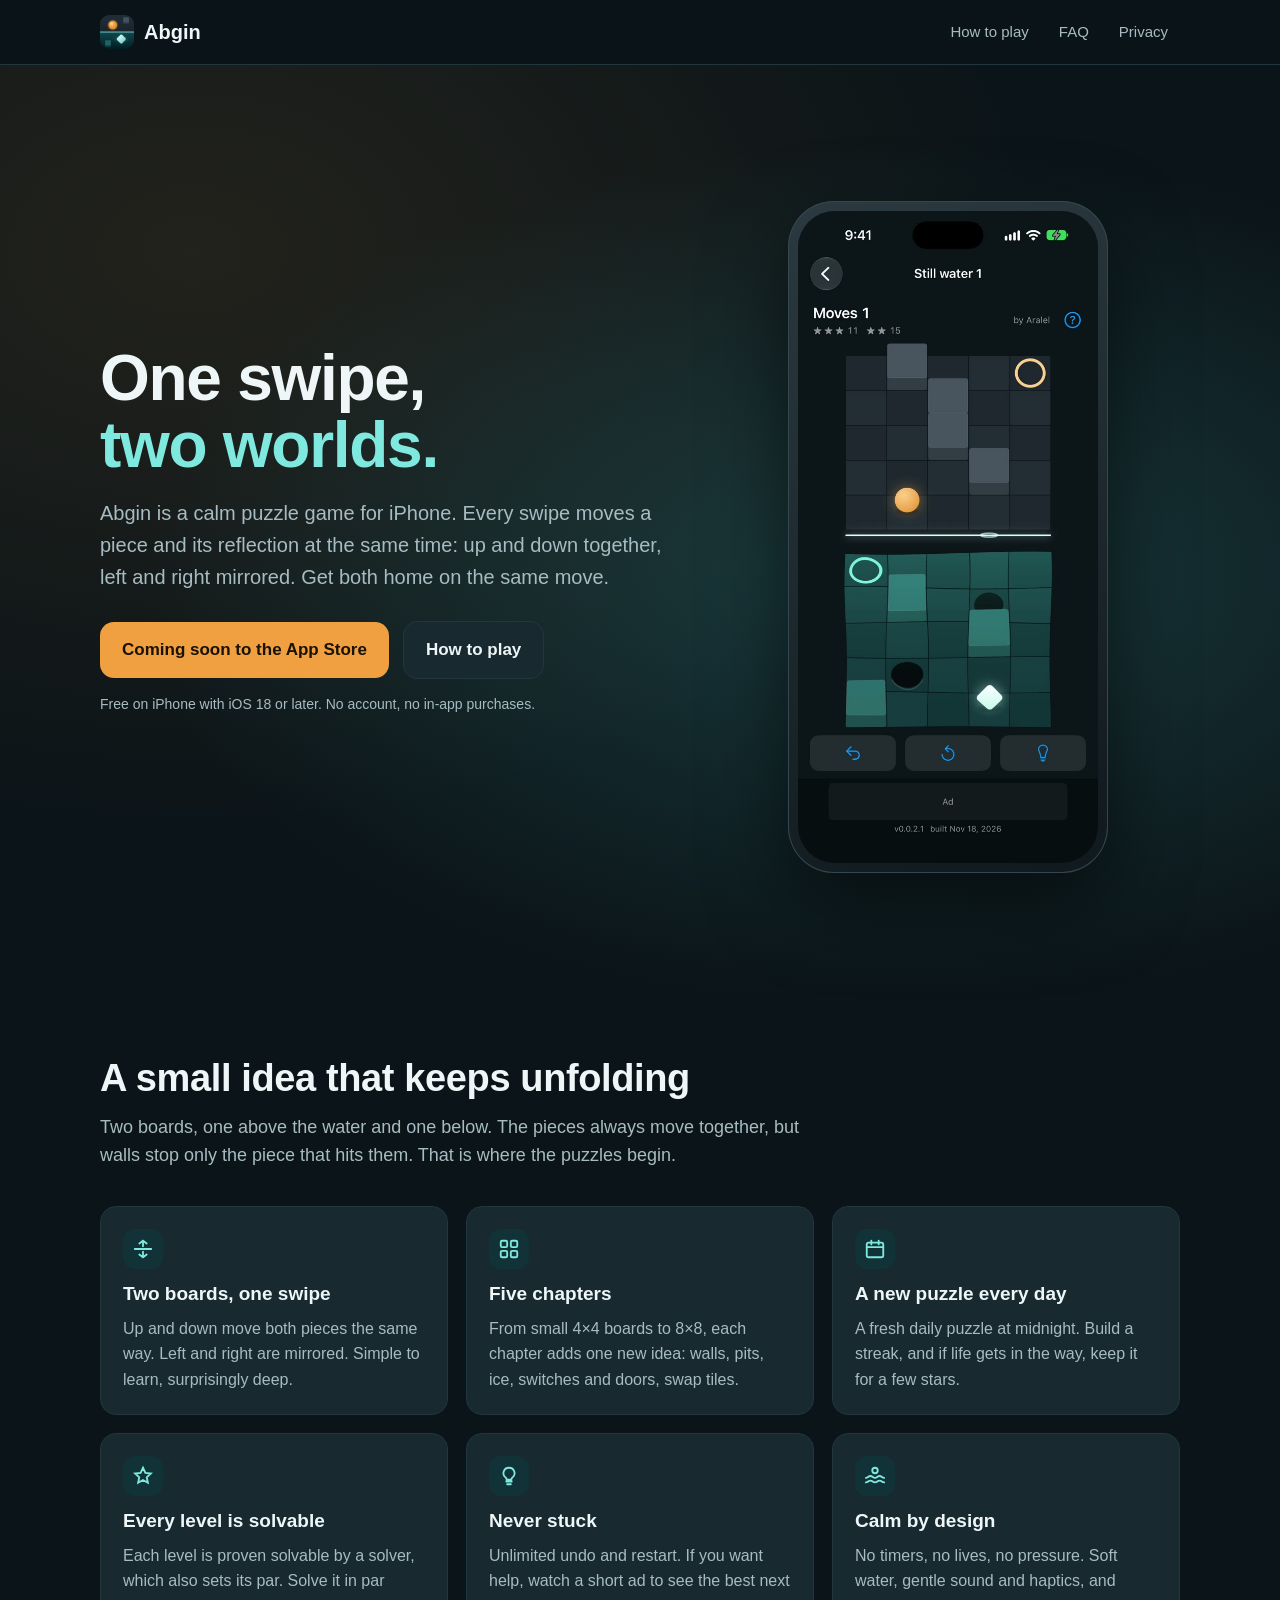
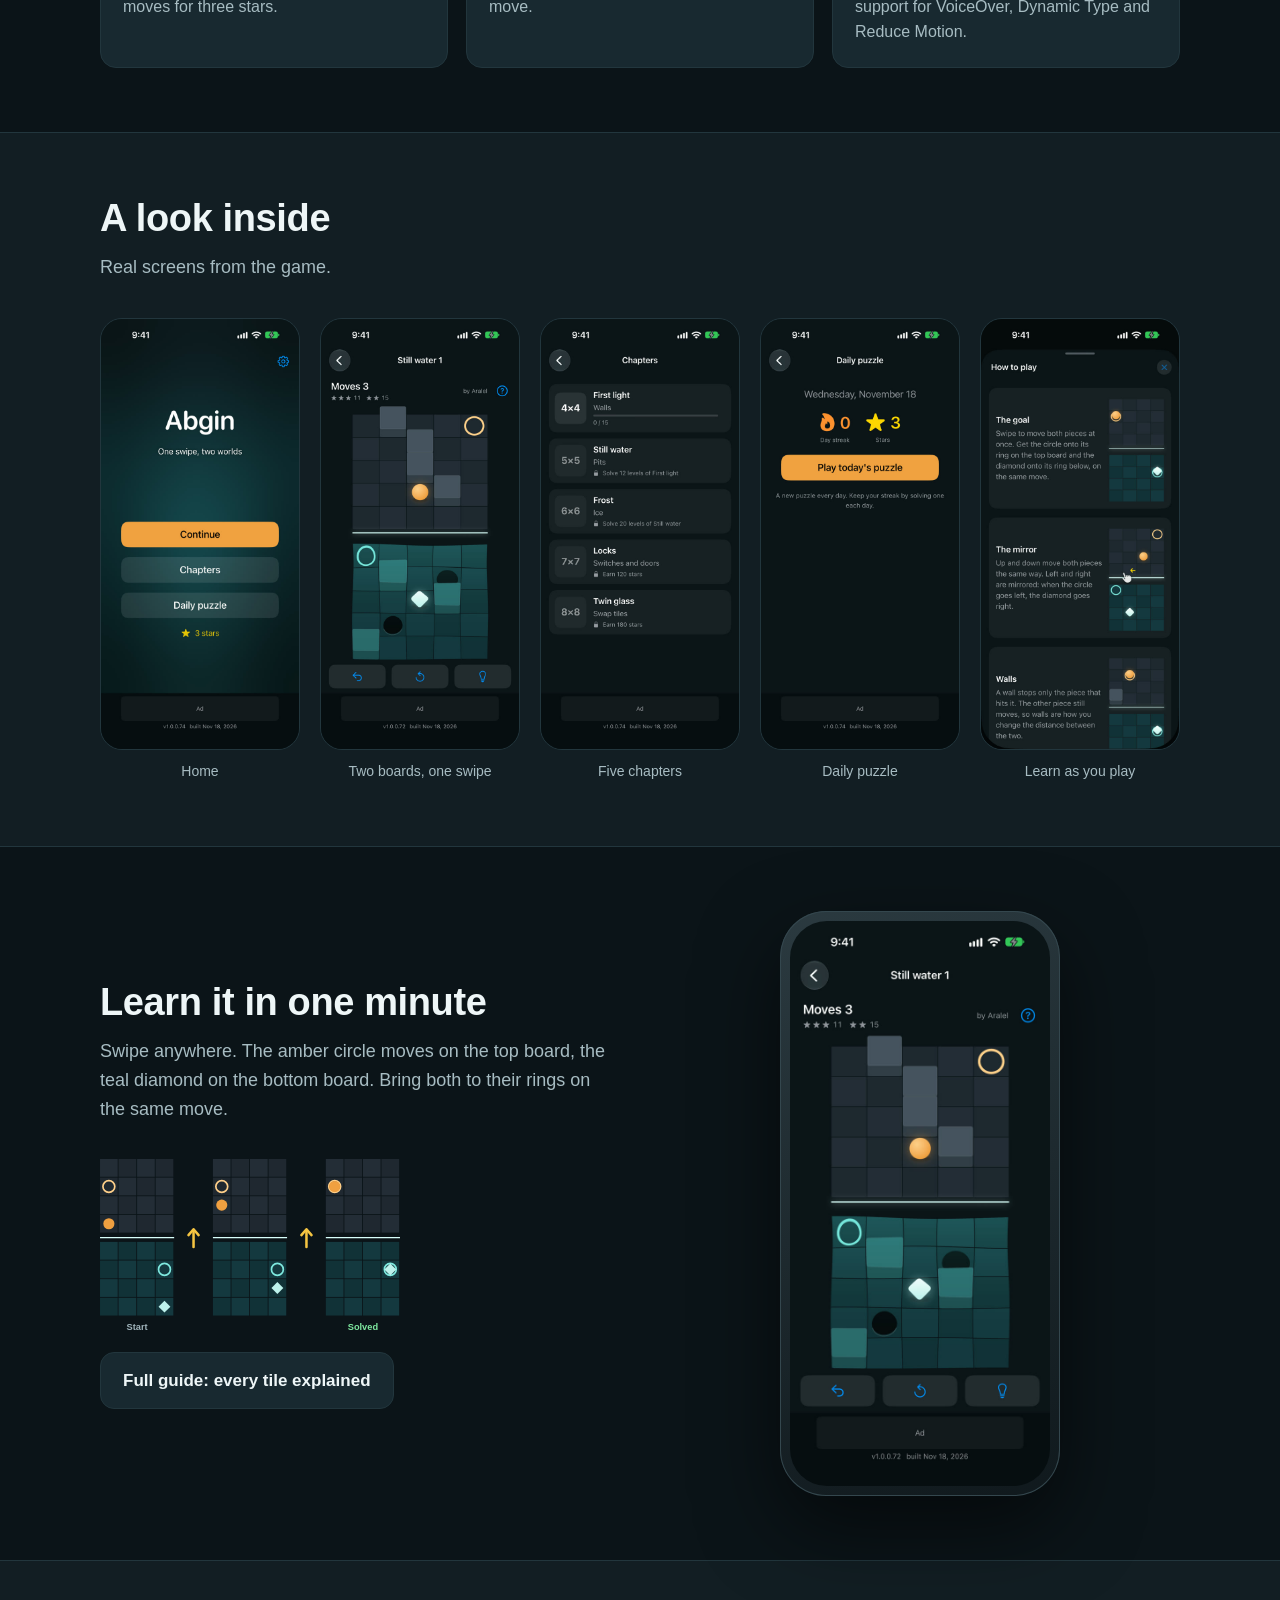
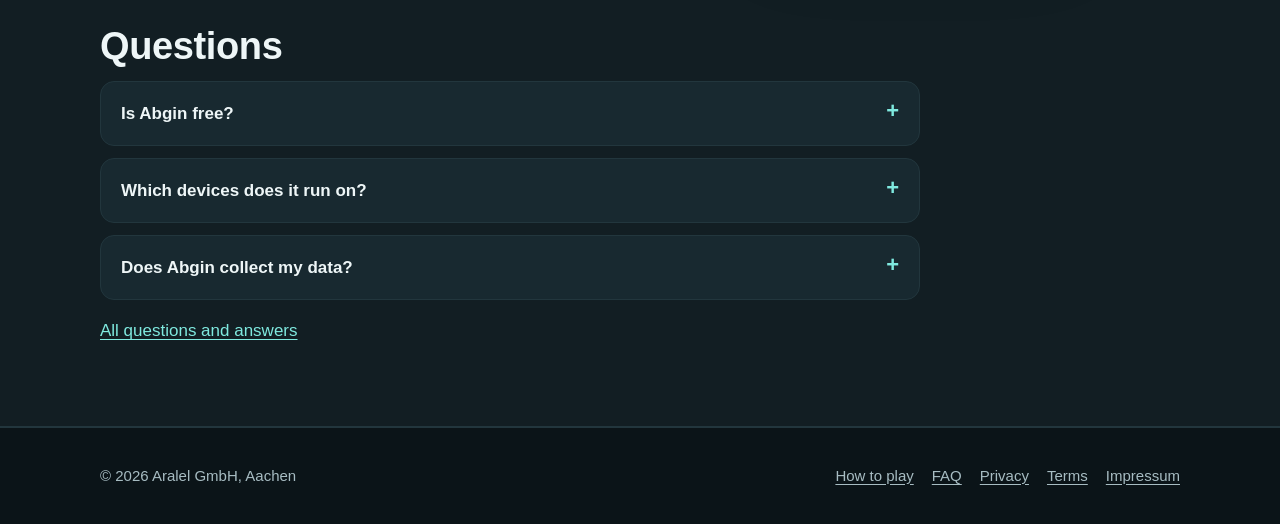
==== index.html @ dc17db9b "feat: update legal information, add website landing page, and" ====
<!doctype html>
<html lang="en">
<head>
  <meta charset="utf-8">
  <meta name="viewport" content="width=device-width, initial-scale=1, viewport-fit=cover">
  <title>Abgin – One swipe, two worlds</title>
  <meta name="description" content="Abgin is a calm puzzle game for iPhone. Every swipe moves a piece and its mirrored reflection at the same time. Get both home on the same move.">
  <meta name="theme-color" content="#0b1418">
  <!-- Social sharing: crawlers need absolute URLs. -->
  <meta property="og:type" content="website">
  <meta property="og:title" content="Abgin – One swipe, two worlds">
  <meta property="og:description" content="A calm mirror puzzle for iPhone. Every swipe moves a piece and its reflection.">
  <meta property="og:image" content="https://abgin.aralel.com/assets/og-image.png">
  <meta name="twitter:card" content="summary_large_image">
  <!-- After release: <meta name="apple-itunes-app" content="app-id=[APP STORE ID]"> shows Safari's app banner. -->
  <link rel="icon" href="assets/favicon-64.png" type="image/png">
  <link rel="apple-touch-icon" href="assets/apple-touch-icon.png">
  <link rel="stylesheet" href="style.css">
</head>
<body>
  <a class="skip-link" href="#main">Skip to content</a>
  <header class="site-header">
    <div class="wrap">
      <a class="brand" href="index.html"><img src="assets/icon-512.png" alt="" width="34" height="34">Abgin</a>
      <nav class="site-nav" aria-label="Main">
        <a href="how-to-play.html">How to play</a>
        <a href="faq.html">FAQ</a>
        <a href="privacy.html">Privacy</a>
      </nav>
    </div>
  </header>

  <main id="main">
    <section class="hero" aria-labelledby="hero-title">
      <div class="wrap">
        <div>
          <h1 id="hero-title">One swipe,<br><span class="reflect">two worlds.</span></h1>
          <p class="lead">Abgin is a calm puzzle game for iPhone. Every swipe moves a piece and its reflection at the same time: up and down together, left and right mirrored. Get both home on the same move.</p>
          <div class="cta-row">
            <!-- After release, replace this with Apple's official "Download on the App Store" badge linking to the app. -->
            <span class="button button-primary" role="note">Coming soon to the App Store</span>
            <a class="button button-secondary" href="how-to-play.html">How to play</a>
          </div>
          <p class="note">Free on iPhone with iOS 18 or later. No account, no in-app purchases.</p>
        </div>
        <div class="phone">
          <video data-motion autoplay muted loop playsinline preload="metadata" poster="assets/gameplay-poster.jpg"
                 width="590" height="1282" aria-label="A complete level, Still water 1, solved in 11 swipes: each swipe moves the amber circle and the mirrored teal diamond together, the diamond steers around the pits, both reach their rings on the same move and the Solved card shows three stars.">
            <source src="assets/gameplay.mp4" type="video/mp4">
          </video>
        </div>
      </div>
    </section>

    <section aria-labelledby="features-title">
      <div class="wrap">
        <h2 class="section-title" id="features-title">A small idea that keeps unfolding</h2>
        <p class="section-intro">Two boards, one above the water and one below. The pieces always move together, but walls stop only the piece that hits them. That is where the puzzles begin.</p>
        <div class="features">
          <article class="feature">
            <div class="icon" aria-hidden="true"><svg viewBox="0 0 24 24" fill="none" stroke="currentColor" stroke-width="2" stroke-linecap="round"><path d="M3 12h18M12 3v6M12 15v6M8 6l4-3 4 3M8 18l4 3 4-3"/></svg></div>
            <h3>Two boards, one swipe</h3>
            <p>Up and down move both pieces the same way. Left and right are mirrored. Simple to learn, surprisingly deep.</p>
          </article>
          <article class="feature">
            <div class="icon" aria-hidden="true"><svg viewBox="0 0 24 24" fill="none" stroke="currentColor" stroke-width="2" stroke-linecap="round"><rect x="3" y="3" width="7" height="7" rx="1.5"/><rect x="14" y="3" width="7" height="7" rx="1.5"/><rect x="3" y="14" width="7" height="7" rx="1.5"/><rect x="14" y="14" width="7" height="7" rx="1.5"/></svg></div>
            <h3>Five chapters</h3>
            <p>From small 4×4 boards to 8×8, each chapter adds one new idea: walls, pits, ice, switches and doors, swap tiles.</p>
          </article>
          <article class="feature">
            <div class="icon" aria-hidden="true"><svg viewBox="0 0 24 24" fill="none" stroke="currentColor" stroke-width="2" stroke-linecap="round"><rect x="3" y="5" width="18" height="16" rx="2"/><path d="M3 10h18M8 3v4M16 3v4"/></svg></div>
            <h3>A new puzzle every day</h3>
            <p>A fresh daily puzzle at midnight. Build a streak, and if life gets in the way, keep it for a few stars.</p>
          </article>
          <article class="feature">
            <div class="icon" aria-hidden="true"><svg viewBox="0 0 24 24" fill="none" stroke="currentColor" stroke-width="2" stroke-linecap="round"><path d="M12 3l2.6 5.6 6 .7-4.5 4.1 1.2 6L12 16.4 6.7 19.4l1.2-6L3.4 9.3l6-.7z"/></svg></div>
            <h3>Every level is solvable</h3>
            <p>Each level is proven solvable by a solver, which also sets its par. Solve it in par moves for three stars.</p>
          </article>
          <article class="feature">
            <div class="icon" aria-hidden="true"><svg viewBox="0 0 24 24" fill="none" stroke="currentColor" stroke-width="2" stroke-linecap="round"><path d="M9 18h6M10 21h4M12 3a6 6 0 0 0-3.5 10.9c.6.5 1 1.2 1 2.1h5c0-.9.4-1.6 1-2.1A6 6 0 0 0 12 3z"/></svg></div>
            <h3>Never stuck</h3>
            <p>Unlimited undo and restart. If you want help, watch a short ad to see the best next move.</p>
          </article>
          <article class="feature">
            <div class="icon" aria-hidden="true"><svg viewBox="0 0 24 24" fill="none" stroke="currentColor" stroke-width="2" stroke-linecap="round"><path d="M2 14c2.5 0 2.5-2 5-2s2.5 2 5 2 2.5-2 5-2 2.5 2 5 2M2 19c2.5 0 2.5-2 5-2s2.5 2 5 2 2.5-2 5-2 2.5 2 5 2"/><circle cx="12" cy="6" r="3"/></svg></div>
            <h3>Calm by design</h3>
            <p>No timers, no lives, no pressure. Soft water, gentle sound and haptics, and support for VoiceOver, Dynamic Type and Reduce Motion.</p>
          </article>
        </div>
      </div>
    </section>

    <section class="alt" aria-labelledby="screens-title">
      <div class="wrap">
        <h2 class="section-title" id="screens-title">A look inside</h2>
        <p class="section-intro">Real screens from the game.</p>
        <div class="gallery">
          <figure><img src="assets/screen-home.jpg" width="590" height="1282" loading="lazy" alt="Home screen with Continue, Chapters and Daily puzzle buttons over a teal water background."><figcaption>Home</figcaption></figure>
          <figure><img src="assets/screen-play.jpg" width="590" height="1282" loading="lazy" alt="A level in play: the stone board above, the teal board below the waterline, with walls and pits."><figcaption>Two boards, one swipe</figcaption></figure>
          <figure><img src="assets/screen-chapters.jpg" width="590" height="1282" loading="lazy" alt="The five chapters, from 4×4 First light to 8×8 Twin glass."><figcaption>Five chapters</figcaption></figure>
          <figure><img src="assets/screen-daily.jpg" width="590" height="1282" loading="lazy" alt="The daily puzzle screen with the day streak and star count."><figcaption>Daily puzzle</figcaption></figure>
          <figure><img src="assets/screen-help.jpg" width="590" height="1282" loading="lazy" alt="The in-game How to play sheet with animated examples."><figcaption>Learn as you play</figcaption></figure>
        </div>
      </div>
    </section>

    <section aria-labelledby="learn-title">
      <div class="wrap split">
        <div>
          <h2 class="section-title" id="learn-title">Learn it in one minute</h2>
          <p class="section-intro">Swipe anywhere. The amber circle moves on the top board, the teal diamond on the bottom board. Bring both to their rings on the same move.</p>
          <img src="assets/demo-goal.svg" alt="Start, then two swipes up: both pieces reach their rings and the level is solved." width="300">
          <p><a class="button button-secondary" href="how-to-play.html">Full guide: every tile explained</a></p>
        </div>
        <div class="phone"><img src="assets/screen-play.jpg" width="590" height="1282" loading="lazy" alt="A level in play."></div>
      </div>
    </section>

    <section class="alt" aria-labelledby="faq-title">
      <div class="wrap">
        <h2 class="section-title" id="faq-title">Questions</h2>
        <div class="faq">
          <details><summary>Is Abgin free?</summary><p>Yes. Abgin is free to download and play. A small banner ad at the bottom of the screen keeps it free, and there are no in-app purchases.</p></details>
          <details><summary>Which devices does it run on?</summary><p>iPhone with iOS 18 or later.</p></details>
          <details><summary>Does Abgin collect my data?</summary><p>There is no account and no analytics. Ads come from Google, only with your consent where the law requires it, and you can change your choices in Settings. Read the <a href="privacy.html">privacy policy</a>.</p></details>
        </div>
        <p><a href="faq.html">All questions and answers</a></p>
      </div>
    </section>
  </main>

  <footer class="site-footer">
    <div class="wrap">
      <span>© 2026 Aralel GmbH, Aachen</span>
      <nav class="footer-links" aria-label="Legal">
        <a href="how-to-play.html">How to play</a>
        <a href="faq.html">FAQ</a>
        <a href="privacy.html">Privacy</a>
        <a href="terms.html">Terms</a>
        <a href="impressum.html">Impressum</a>
      </nav>
    </div>
  </footer>
  <script src="site.js" defer></script>
</body>
</html>
---- style.css ----
/* Abgin website. No external fonts, scripts or trackers: the system font stack keeps the site fast and private. */

:root {
  color-scheme: dark;
  --background: #0b1418;
  --surface: #121e23;
  --surface-raised: #182930;
  --border: #22363d;
  --text: #eef6f7;
  --text-muted: #a7bcc2;
  --amber: #f0a040;
  --amber-light: #ffd08a;
  --teal: #7fe9df;
  --teal-deep: #113237;
  --radius: 16px;
  --content-width: 1080px;
  --font: -apple-system, BlinkMacSystemFont, "SF Pro Text", "Segoe UI", Roboto, "Helvetica Neue", Arial, sans-serif;
  --font-rounded: ui-rounded, "SF Pro Rounded", -apple-system, BlinkMacSystemFont, "Segoe UI", sans-serif;
}

*, *::before, *::after { box-sizing: border-box; }

html { scroll-behavior: smooth; }
@media (prefers-reduced-motion: reduce) { html { scroll-behavior: auto; } }

body {
  margin: 0;
  background: var(--background);
  color: var(--text);
  font: 17px/1.6 var(--font);
  -webkit-font-smoothing: antialiased;
}

img, video, svg { max-width: 100%; height: auto; display: block; }

a { color: var(--teal); text-underline-offset: 3px; }
a:hover { color: #b9fff8; }
:focus-visible { outline: 3px solid var(--amber-light); outline-offset: 3px; border-radius: 6px; }

.skip-link {
  position: absolute; left: 16px; top: -48px; padding: 10px 14px; z-index: 10;
  background: var(--amber); color: #1a1205; border-radius: 10px; font-weight: 600; text-decoration: none;
}
.skip-link:focus { top: 12px; }

.wrap { width: min(var(--content-width), 100% - 40px); margin-inline: auto; }

/* Header */
.site-header {
  position: sticky; top: 0; z-index: 5;
  background: color-mix(in srgb, var(--background) 86%, transparent);
  backdrop-filter: blur(12px); -webkit-backdrop-filter: blur(12px);
  border-bottom: 1px solid var(--border);
}
.site-header .wrap { display: flex; align-items: center; justify-content: space-between; gap: 16px; min-height: 64px; flex-wrap: wrap; }
.brand { display: flex; align-items: center; gap: 10px; color: var(--text); text-decoration: none; font: 700 20px var(--font-rounded); }
.brand img { width: 34px; height: 34px; border-radius: 9px; }
.site-nav { display: flex; gap: 6px; flex-wrap: wrap; }
.site-nav a {
  color: var(--text-muted); text-decoration: none; padding: 8px 12px; border-radius: 10px; font-size: 15px; font-weight: 500;
}
.site-nav a:hover, .site-nav a[aria-current="page"] { color: var(--text); background: var(--surface-raised); }

/* Hero */
.hero {
  background:
    radial-gradient(ellipse at 70% 55%, rgba(42, 106, 108, 0.45), transparent 60%),
    radial-gradient(ellipse at 15% 20%, rgba(240, 160, 64, 0.10), transparent 55%);
}
.hero .wrap {
  display: grid; grid-template-columns: 1.1fr 0.9fr; gap: 48px; align-items: center; padding-block: 72px 56px;
}
.hero h1 { font: 700 clamp(40px, 6vw, 64px)/1.05 var(--font-rounded); margin: 0 0 18px; letter-spacing: -0.02em; }
.hero h1 .reflect { color: var(--teal); }
.hero p.lead { font-size: 20px; color: var(--text-muted); margin: 0 0 28px; max-width: 34em; }
.cta-row { display: flex; gap: 14px; flex-wrap: wrap; align-items: center; }
.button {
  display: inline-flex; align-items: center; gap: 10px; padding: 14px 22px; border-radius: 14px;
  font-weight: 600; text-decoration: none; min-height: 48px;
}
.button-primary { background: var(--amber); color: #1a1205; }
.button-primary:hover { background: var(--amber-light); color: #1a1205; }
.button-secondary { background: var(--surface-raised); color: var(--text); border: 1px solid var(--border); }
.button-secondary:hover { color: var(--text); border-color: var(--teal); }
.note { font-size: 14px; color: var(--text-muted); }

.phone {
  justify-self: center; width: min(320px, 80vw); padding: 10px; border-radius: 46px;
  background: linear-gradient(160deg, #2b3a40, #10191d); box-shadow: 0 30px 80px rgba(0, 0, 0, 0.55), 0 0 0 1px #34474e inset;
}
.phone video, .phone img { border-radius: 37px; width: 100%; background: var(--surface); }

/* Sections */
section { padding-block: 64px; }
section.alt { background: var(--surface); border-block: 1px solid var(--border); }
.section-title { font: 700 clamp(28px, 4vw, 38px)/1.15 var(--font-rounded); margin: 0 0 12px; letter-spacing: -0.01em; }
.section-intro { color: var(--text-muted); margin: 0 0 36px; max-width: 40em; font-size: 18px; }

.features { display: grid; grid-template-columns: repeat(auto-fit, minmax(280px, 1fr)); gap: 18px; }
.feature { background: var(--surface-raised); border: 1px solid var(--border); border-radius: var(--radius); padding: 22px; }
section.alt .feature { background: var(--background); }
.feature h3 { margin: 10px 0 6px; font-size: 19px; }
.feature p { margin: 0; color: var(--text-muted); font-size: 16px; }
.feature .icon { width: 40px; height: 40px; border-radius: 12px; display: grid; place-items: center; background: var(--teal-deep); color: var(--teal); }
.feature .icon svg { width: 22px; height: 22px; }

.gallery { display: grid; grid-template-columns: repeat(auto-fit, minmax(170px, 1fr)); gap: 20px; }
.gallery figure { margin: 0; }
.gallery img { border-radius: 22px; border: 1px solid var(--border); }
.gallery figcaption { margin-top: 10px; font-size: 14px; color: var(--text-muted); text-align: center; }

.rules { display: grid; gap: 22px; }
.rule { display: grid; grid-template-columns: minmax(0, 0.9fr) minmax(0, 1.1fr); gap: 28px; align-items: center; background: var(--surface-raised); border: 1px solid var(--border); border-radius: var(--radius); padding: 24px; }
.rule h3 { margin: 0 0 8px; font-size: 21px; }
.rule p { margin: 0 0 8px; color: var(--text-muted); }
.rule .strip { background: var(--background); border-radius: 12px; padding: 14px; overflow-x: auto; }
.rule .strip img { min-width: 360px; }
.chapter-tag { display: inline-block; font-size: 13px; font-weight: 600; color: var(--teal); background: var(--teal-deep); padding: 3px 10px; border-radius: 999px; margin-bottom: 8px; }

.split { display: grid; grid-template-columns: 1fr 1fr; gap: 40px; align-items: center; }
.split .phone { width: min(280px, 70vw); }

/* FAQ */
.faq { display: grid; gap: 12px; max-width: 820px; }
.faq details { background: var(--surface-raised); border: 1px solid var(--border); border-radius: 14px; padding: 4px 20px; }
.faq summary { cursor: pointer; font-weight: 600; padding: 14px 0; list-style: none; display: flex; justify-content: space-between; gap: 16px; }
.faq summary::-webkit-details-marker { display: none; }
.faq summary::after { content: "+"; color: var(--teal); font-size: 22px; line-height: 1; }
.faq details[open] summary::after { content: "–"; }
.faq details p, .faq details ul { margin: 0 0 16px; color: var(--text-muted); }

/* Text pages (privacy, terms, imprint) */
.page { padding-block: 56px 72px; }
.page h1 { font: 700 clamp(32px, 5vw, 44px)/1.1 var(--font-rounded); margin: 0 0 8px; }
.page .updated { color: var(--text-muted); margin: 0 0 32px; font-size: 15px; }
.prose { max-width: 760px; }
.prose h2 { font-size: 22px; margin: 36px 0 10px; }
.prose p, .prose li { color: #cfdde0; }
.prose ul { padding-left: 22px; }
.placeholder { background: rgba(240, 160, 64, 0.16); color: var(--amber-light); padding: 0 4px; border-radius: 4px; }

/* Footer */
.site-footer { border-top: 1px solid var(--border); padding-block: 36px; color: var(--text-muted); font-size: 15px; }
.site-footer .wrap { display: flex; justify-content: space-between; gap: 18px; flex-wrap: wrap; align-items: center; }
.footer-links { display: flex; gap: 18px; flex-wrap: wrap; }
.footer-links a { color: var(--text-muted); }
.footer-links a:hover { color: var(--text); }

@media (max-width: 860px) {
  .hero .wrap, .split, .rule { grid-template-columns: 1fr; }
  .hero .wrap { padding-block: 48px 40px; text-align: left; }
  section { padding-block: 48px; }
}
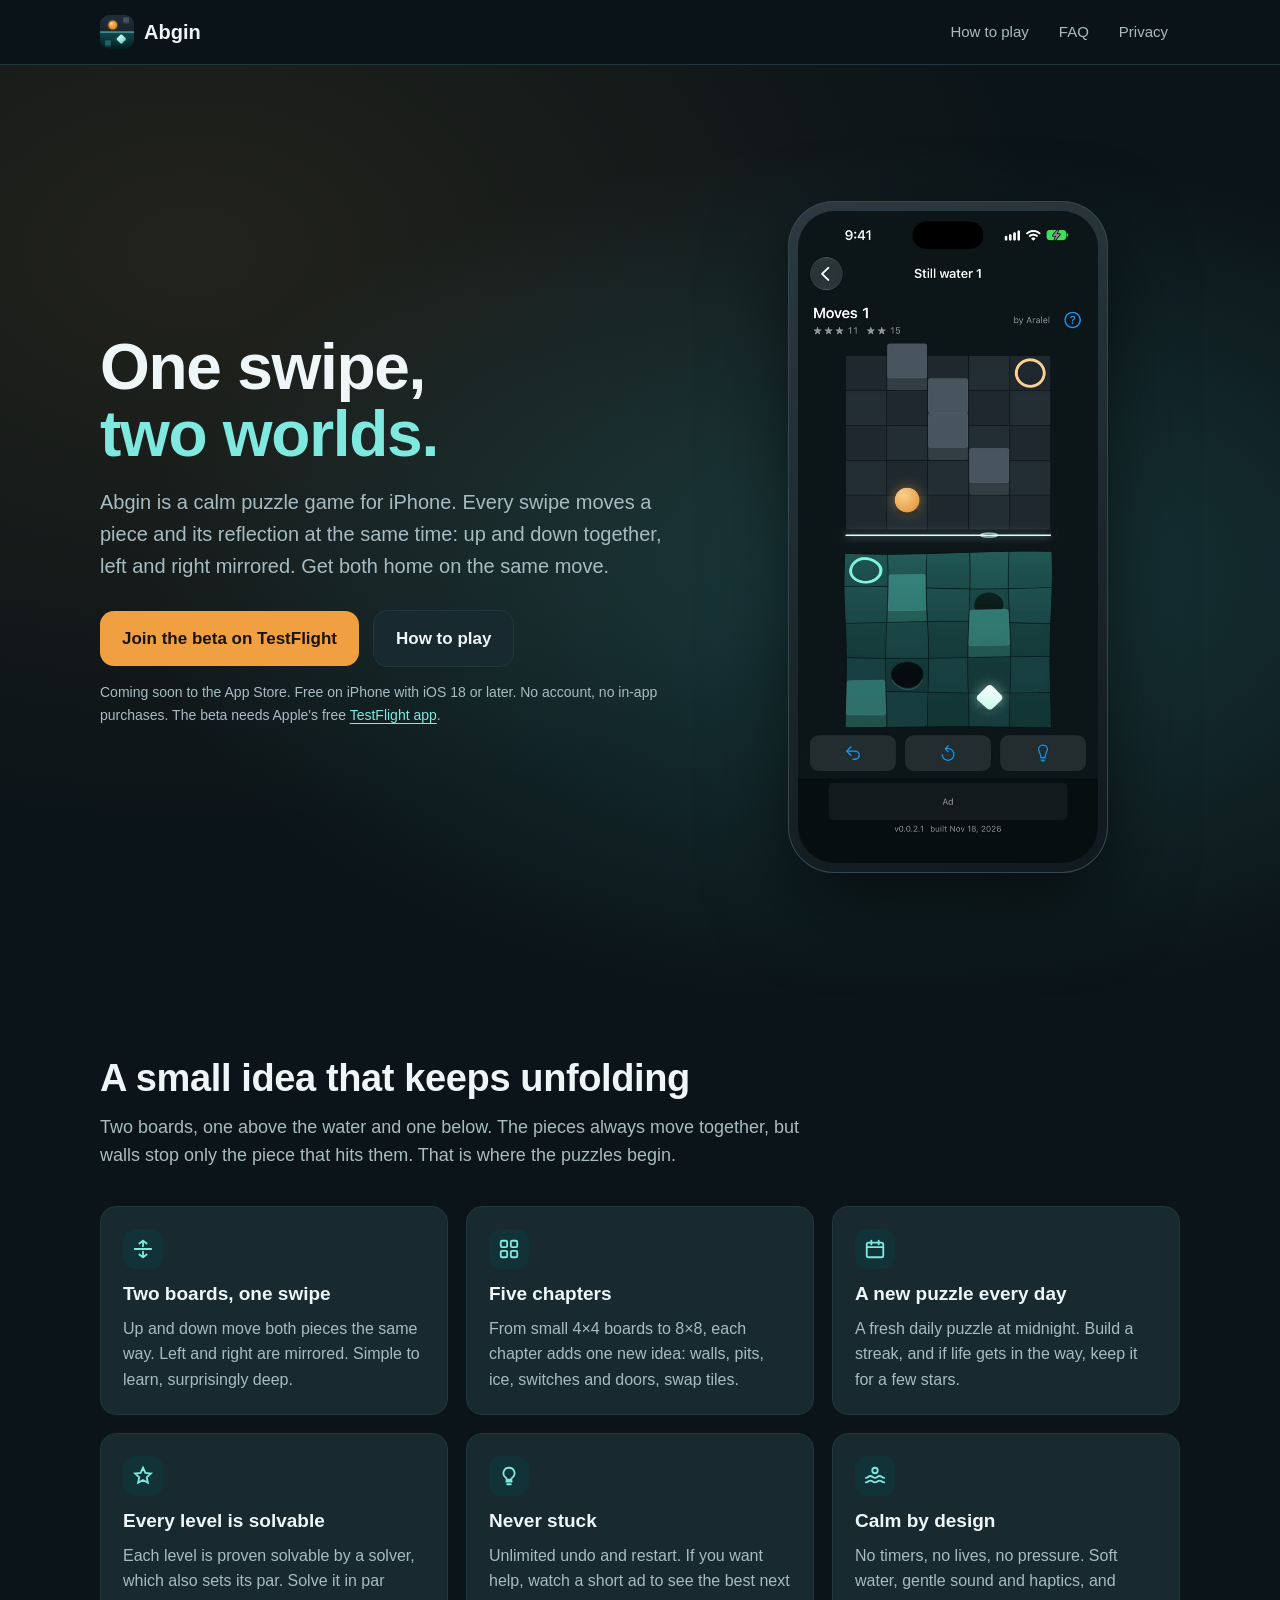
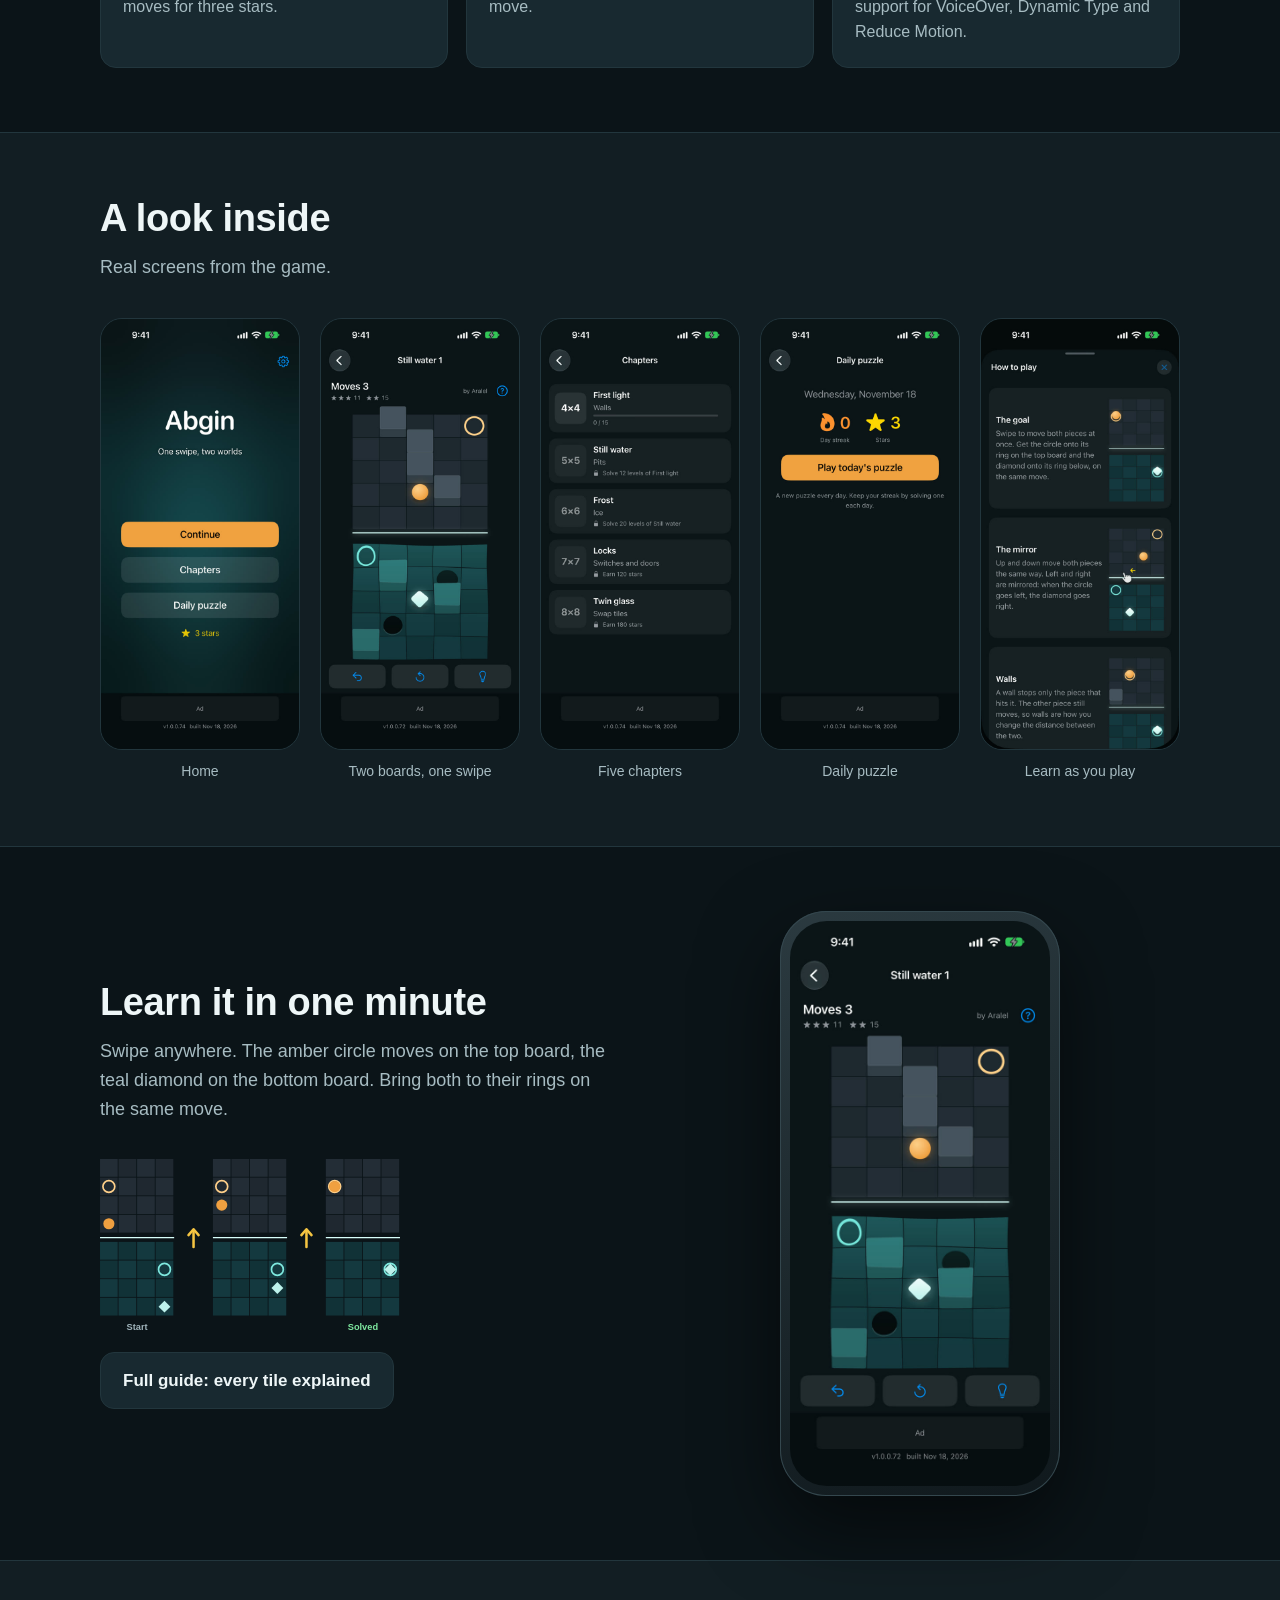
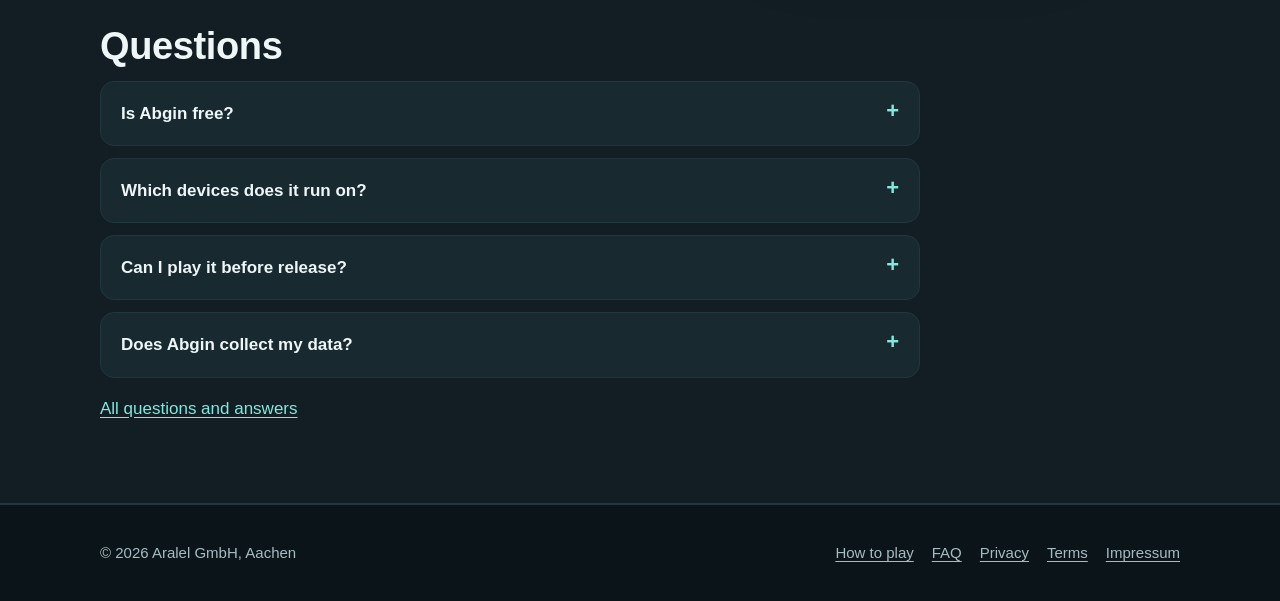
==== commit d0a11a0f: "feat: update landing page and FAQ for TestFlight beta access, add privacy policy details" ====
--- a/index.html
+++ b/index.html
@@ -38,10 +38,11 @@
           <p class="lead">Abgin is a calm puzzle game for iPhone. Every swipe moves a piece and its reflection at the same time: up and down together, left and right mirrored. Get both home on the same move.</p>
           <div class="cta-row">
             <!-- After release, replace this with Apple's official "Download on the App Store" badge linking to the app. -->
-            <span class="button button-primary" role="note">Coming soon to the App Store</span>
+            <a class="button button-primary" target="_blank" rel="noopener noreferrer" href="https://testflight.apple.com/join/DgAMh4zm">Join the beta on TestFlight</a>
             <a class="button button-secondary" href="how-to-play.html">How to play</a>
           </div>
-          <p class="note">Free on iPhone with iOS 18 or later. No account, no in-app purchases.</p>
+          <p class="note">Coming soon to the App Store. Free on iPhone with iOS 18 or later. No account, no in-app purchases.
+            The beta needs Apple's free <a target="_blank" rel="noopener noreferrer" href="https://apps.apple.com/app/testflight/id899247664">TestFlight app</a>.</p>
         </div>
         <div class="phone">
           <video data-motion autoplay muted loop playsinline preload="metadata" poster="assets/gameplay-poster.jpg"
@@ -123,6 +124,7 @@
         <div class="faq">
           <details><summary>Is Abgin free?</summary><p>Yes. Abgin is free to download and play. A small banner ad at the bottom of the screen keeps it free, and there are no in-app purchases.</p></details>
           <details><summary>Which devices does it run on?</summary><p>iPhone with iOS 18 or later.</p></details>
+          <details><summary>Can I play it before release?</summary><p>Yes. Join the public beta on <a target="_blank" rel="noopener noreferrer" href="https://testflight.apple.com/join/DgAMh4zm">TestFlight</a>: install Apple's free TestFlight app, open the link on your iPhone and tap Accept. Beta builds expire after 90 days; TestFlight offers each new one.</p></details>
           <details><summary>Does Abgin collect my data?</summary><p>There is no account and no analytics. Ads come from Google, only with your consent where the law requires it, and you can change your choices in Settings. Read the <a href="privacy.html">privacy policy</a>.</p></details>
         </div>
         <p><a href="faq.html">All questions and answers</a></p>
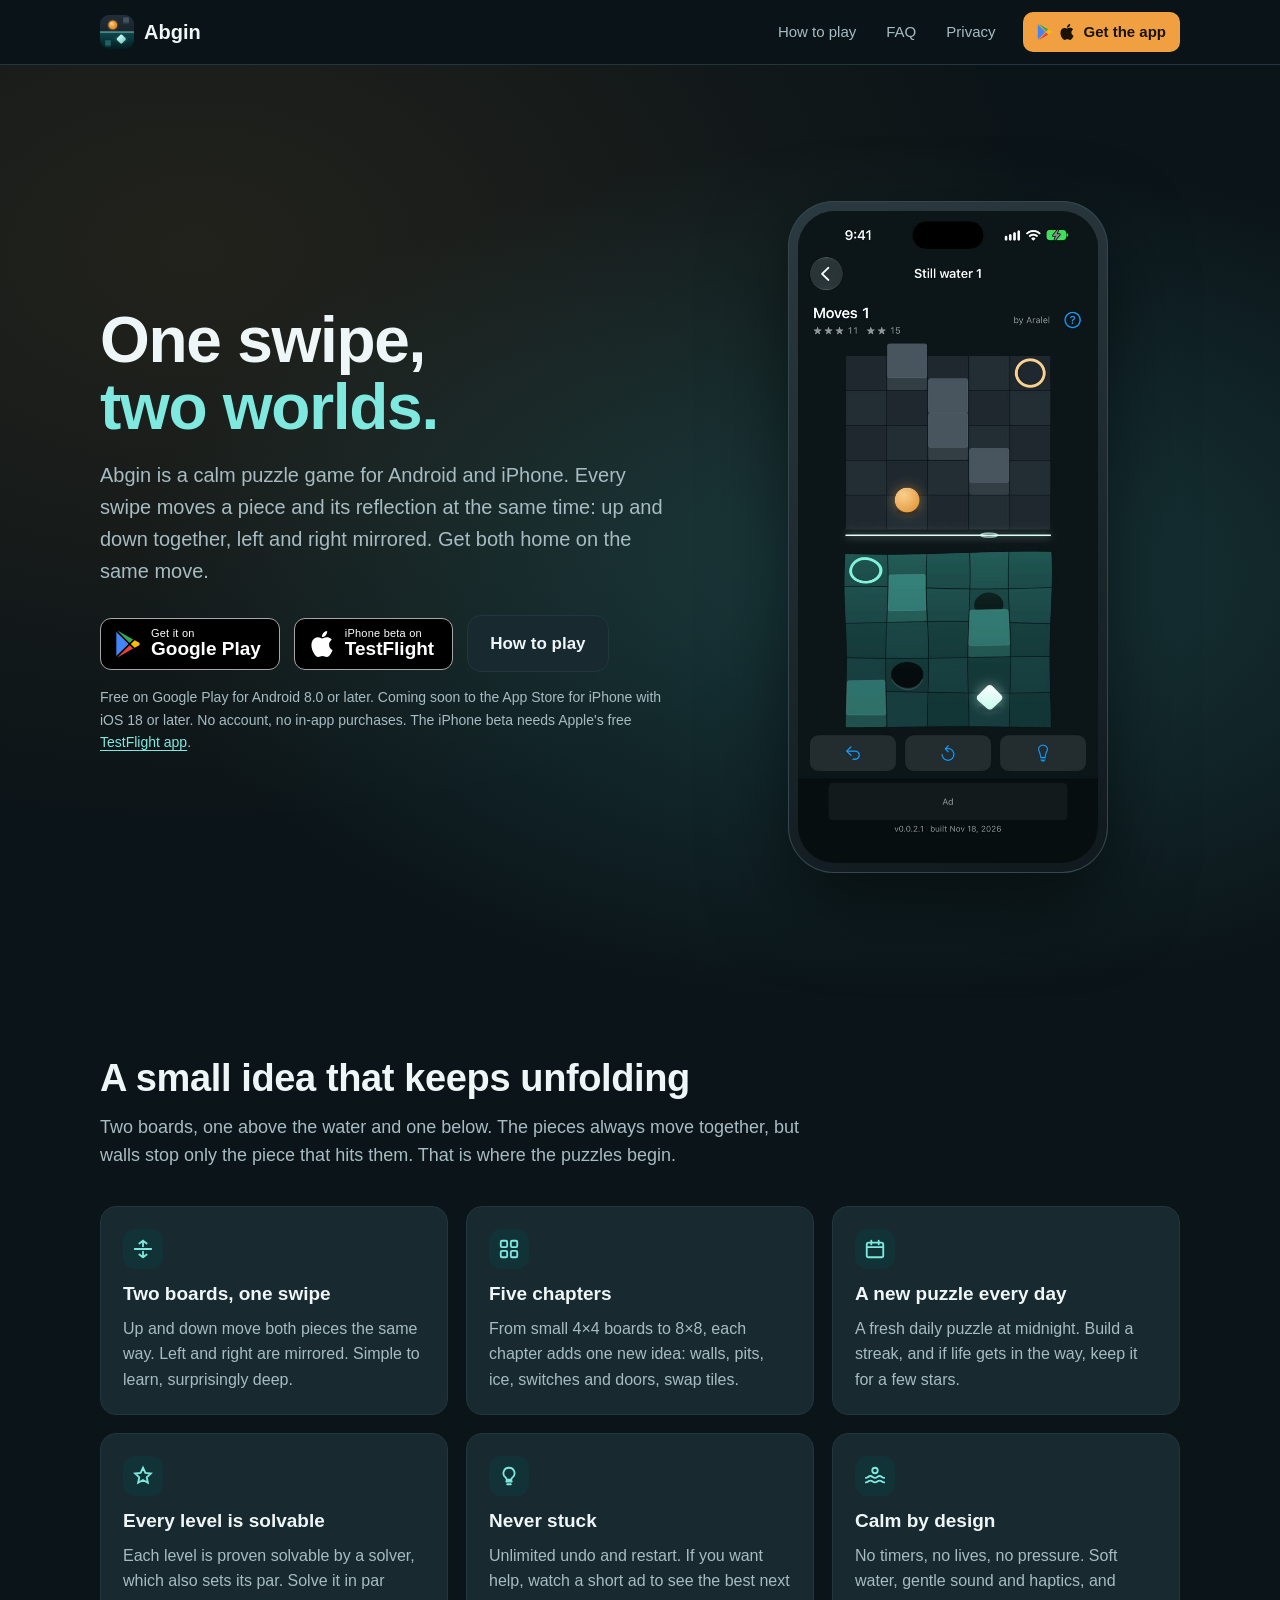
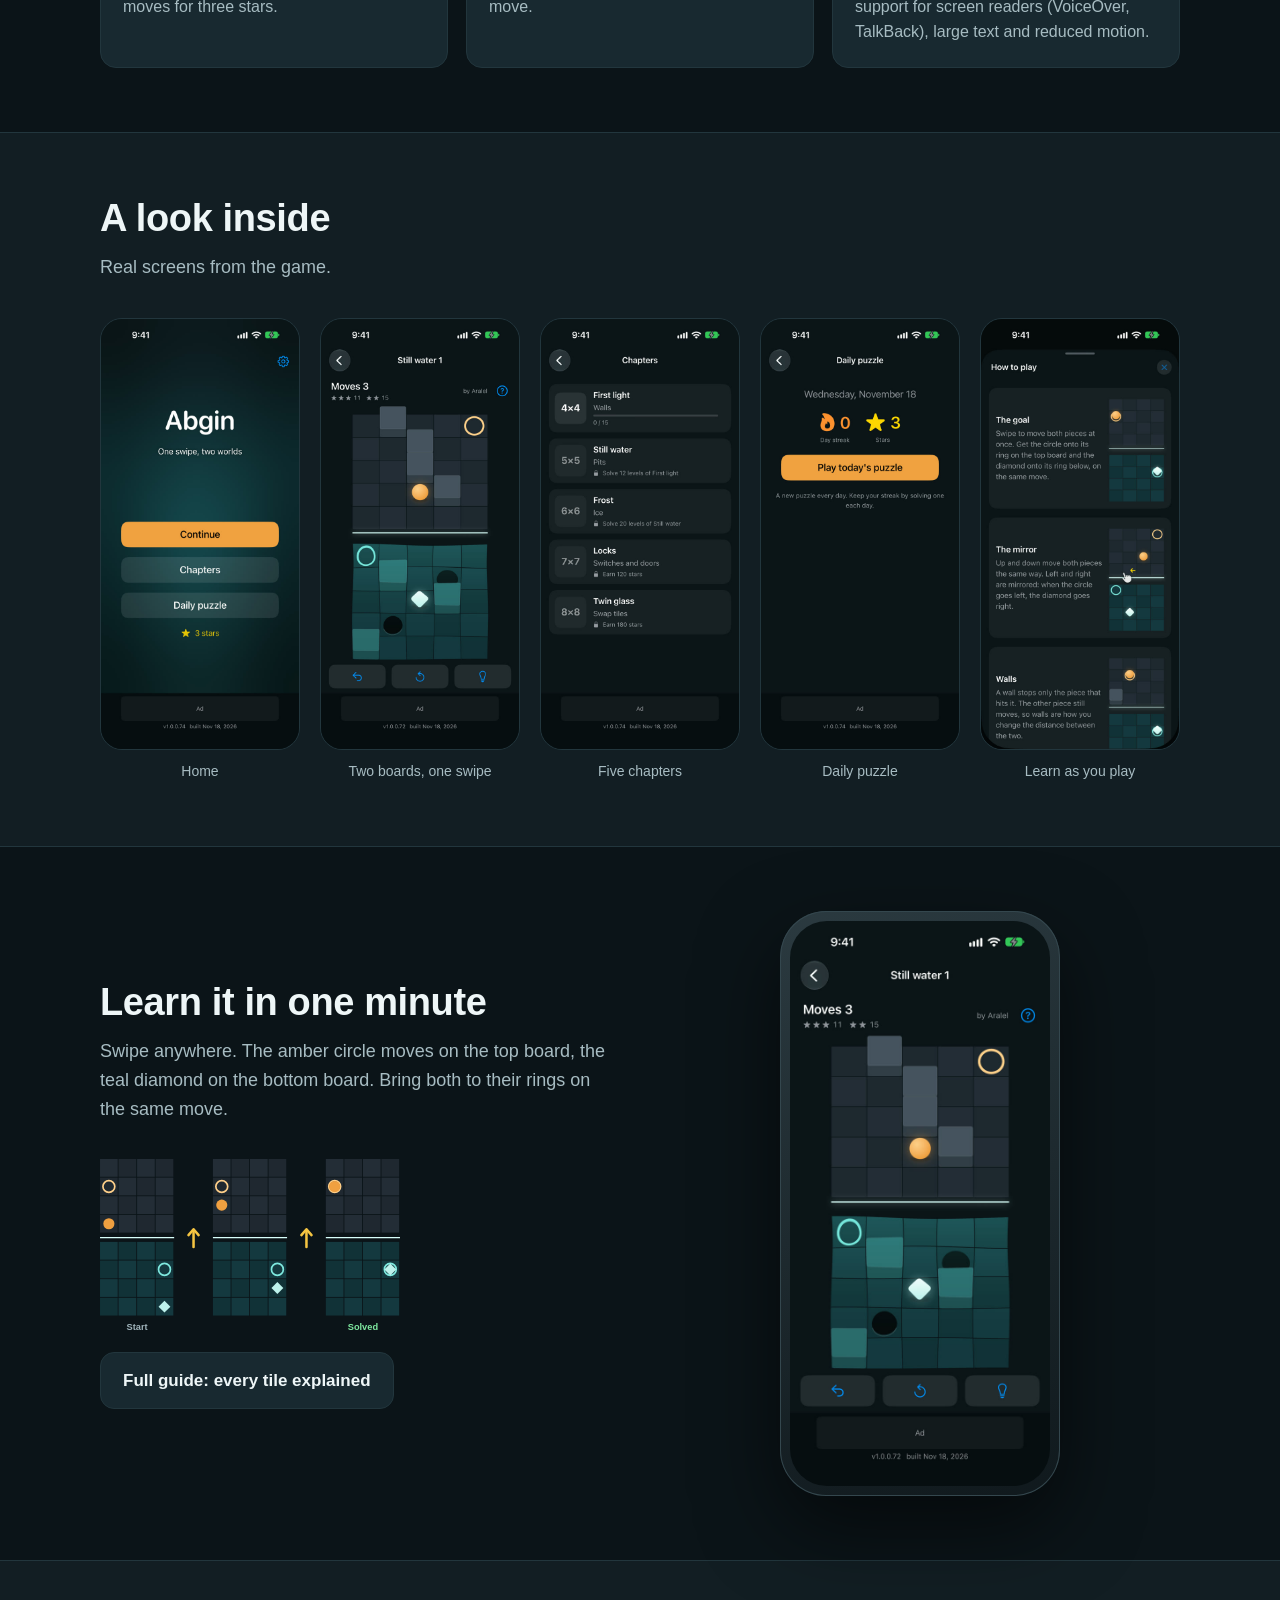
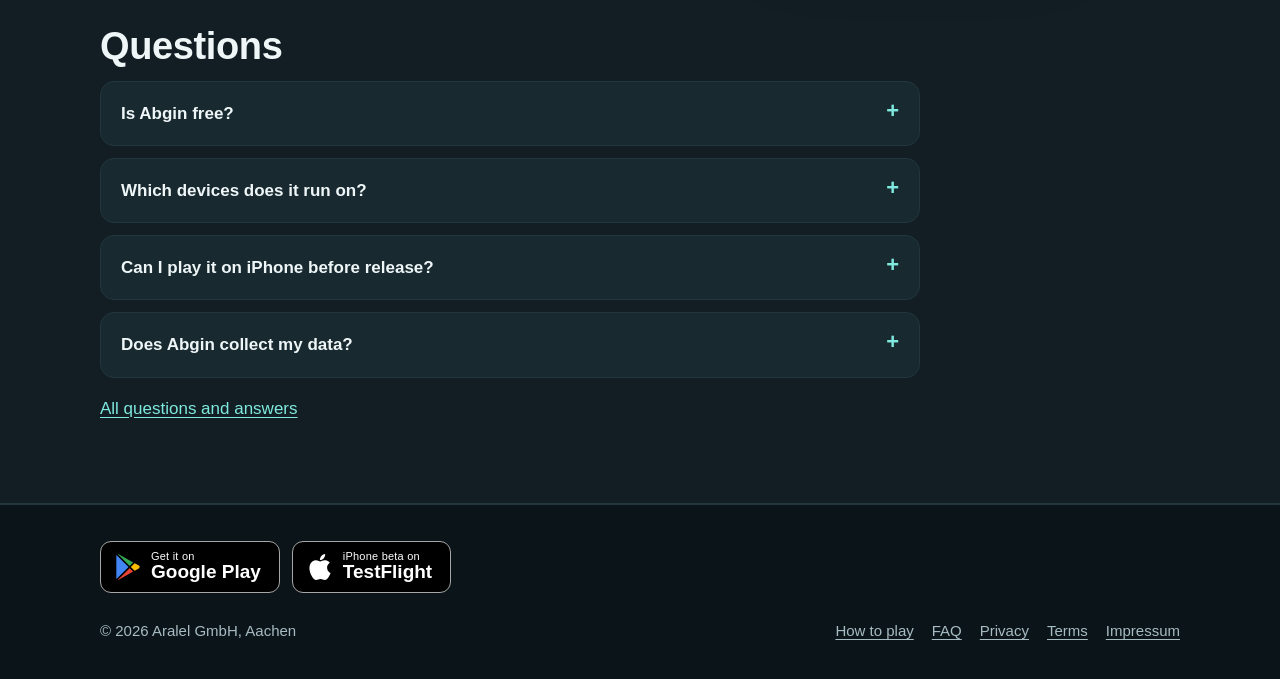
==== commit cfa73700: "Update app description and add Android support - Updated meta description and Open Graph description" ====
--- a/index.html
+++ b/index.html
@@ -4,14 +4,15 @@
   <meta charset="utf-8">
   <meta name="viewport" content="width=device-width, initial-scale=1, viewport-fit=cover">
   <title>Abgin – One swipe, two worlds</title>
-  <meta name="description" content="Abgin is a calm puzzle game for iPhone. Every swipe moves a piece and its mirrored reflection at the same time. Get both home on the same move.">
+  <meta name="description" content="Abgin is a calm puzzle game for Android and iPhone. Every swipe moves a piece and its mirrored reflection at the same time. Get both home on the same move.">
   <meta name="theme-color" content="#0b1418">
   <!-- Social sharing: crawlers need absolute URLs. -->
   <meta property="og:type" content="website">
   <meta property="og:title" content="Abgin – One swipe, two worlds">
-  <meta property="og:description" content="A calm mirror puzzle for iPhone. Every swipe moves a piece and its reflection.">
+  <meta property="og:description" content="A calm mirror puzzle for Android and iPhone. Every swipe moves a piece and its reflection.">
   <meta property="og:image" content="https://abgin.aralel.com/assets/og-image.png">
   <meta name="twitter:card" content="summary_large_image">
+  <!-- Android: Chrome has no meta-tag app banner; the Google Play button in the hero links to the store. -->
   <!-- After release: <meta name="apple-itunes-app" content="app-id=[APP STORE ID]"> shows Safari's app banner. -->
   <link rel="icon" href="assets/favicon-64.png" type="image/png">
   <link rel="apple-touch-icon" href="assets/apple-touch-icon.png">
@@ -27,6 +28,7 @@
         <a href="faq.html">FAQ</a>
         <a href="privacy.html">Privacy</a>
       </nav>
+      <a class="header-cta" href="index.html#download" data-store-link><svg class="logo-play" aria-hidden="true" viewBox="0 0 24 24" width="16" height="16"><path fill="#4285F4" d="M1.337.924a1.486 1.486 0 0 0-.112.568v21.017c0 .217.045.419.124.6l11.155-11.087z"/><path fill="#34A853" d="M13.544 10.989l3.258-3.238L3.45.195a1.466 1.466 0 0 0-.946-.179z"/><path fill="#FBBC04" d="M22.018 13.298l-3.919 2.218-3.515-3.493 3.543-3.521 3.891 2.202a1.49 1.49 0 0 1 0 2.594z"/><path fill="#EA4335" d="M13.544 13.056l-11 10.933c.298.036.612-.016.906-.183l13.324-7.54z"/></svg><svg class="logo-apple" aria-hidden="true" viewBox="0 0 24 24" width="16" height="16"><path fill="currentColor" d="M12.152 6.896c-.948 0-2.415-1.078-3.96-1.04-2.04.027-3.91 1.183-4.961 3.014-2.117 3.675-.546 9.103 1.519 12.09 1.013 1.454 2.208 3.09 3.792 3.039 1.52-.065 2.09-.987 3.935-.987 1.831 0 2.35.987 3.96.948 1.637-.026 2.676-1.48 3.676-2.948 1.156-1.688 1.636-3.325 1.662-3.415-.039-.013-3.182-1.221-3.22-4.857-.026-3.04 2.48-4.494 2.597-4.559-1.429-2.09-3.623-2.324-4.39-2.376-2-.156-3.675 1.09-4.61 1.09zM15.53 3.83c.843-1.012 1.4-2.427 1.245-3.83-1.207.052-2.662.805-3.532 1.818-.78.896-1.454 2.338-1.338 3.714 1.338.104 2.715-.688 3.625-1.701"/></svg><span>Get the app</span></a>
     </div>
   </header>
 
@@ -35,14 +37,15 @@
       <div class="wrap">
         <div>
           <h1 id="hero-title">One swipe,<br><span class="reflect">two worlds.</span></h1>
-          <p class="lead">Abgin is a calm puzzle game for iPhone. Every swipe moves a piece and its reflection at the same time: up and down together, left and right mirrored. Get both home on the same move.</p>
-          <div class="cta-row">
-            <!-- After release, replace this with Apple's official "Download on the App Store" badge linking to the app. -->
-            <a class="button button-primary" target="_blank" rel="noopener noreferrer" href="https://testflight.apple.com/join/DgAMh4zm">Join the beta on TestFlight</a>
+          <p class="lead">Abgin is a calm puzzle game for Android and iPhone. Every swipe moves a piece and its reflection at the same time: up and down together, left and right mirrored. Get both home on the same move.</p>
+          <div class="cta-row" id="download">
+            <a class="store-badge" target="_blank" rel="noopener noreferrer" href="https://play.google.com/store/apps/details?id=com.aralel.abgin"><svg class="logo-play" aria-hidden="true" viewBox="0 0 24 24" width="26" height="26"><path fill="#4285F4" d="M1.337.924a1.486 1.486 0 0 0-.112.568v21.017c0 .217.045.419.124.6l11.155-11.087z"/><path fill="#34A853" d="M13.544 10.989l3.258-3.238L3.45.195a1.466 1.466 0 0 0-.946-.179z"/><path fill="#FBBC04" d="M22.018 13.298l-3.919 2.218-3.515-3.493 3.543-3.521 3.891 2.202a1.49 1.49 0 0 1 0 2.594z"/><path fill="#EA4335" d="M13.544 13.056l-11 10.933c.298.036.612-.016.906-.183l13.324-7.54z"/></svg><span><small>Get it on</small>Google Play</span></a>
+            <!-- After the iOS release, point this at the App Store page and change the text to "Download on the App Store". -->
+            <a class="store-badge" target="_blank" rel="noopener noreferrer" href="https://testflight.apple.com/join/DgAMh4zm"><svg class="logo-apple" aria-hidden="true" viewBox="0 0 24 24" width="26" height="26"><path fill="currentColor" d="M12.152 6.896c-.948 0-2.415-1.078-3.96-1.04-2.04.027-3.91 1.183-4.961 3.014-2.117 3.675-.546 9.103 1.519 12.09 1.013 1.454 2.208 3.09 3.792 3.039 1.52-.065 2.09-.987 3.935-.987 1.831 0 2.35.987 3.96.948 1.637-.026 2.676-1.48 3.676-2.948 1.156-1.688 1.636-3.325 1.662-3.415-.039-.013-3.182-1.221-3.22-4.857-.026-3.04 2.48-4.494 2.597-4.559-1.429-2.09-3.623-2.324-4.39-2.376-2-.156-3.675 1.09-4.61 1.09zM15.53 3.83c.843-1.012 1.4-2.427 1.245-3.83-1.207.052-2.662.805-3.532 1.818-.78.896-1.454 2.338-1.338 3.714 1.338.104 2.715-.688 3.625-1.701"/></svg><span><small>iPhone beta on</small>TestFlight</span></a>
             <a class="button button-secondary" href="how-to-play.html">How to play</a>
           </div>
-          <p class="note">Coming soon to the App Store. Free on iPhone with iOS 18 or later. No account, no in-app purchases.
-            The beta needs Apple's free <a target="_blank" rel="noopener noreferrer" href="https://apps.apple.com/app/testflight/id899247664">TestFlight app</a>.</p>
+          <p class="note">Free on Google Play for Android 8.0 or later. Coming soon to the App Store for iPhone with iOS 18 or later.
+            No account, no in-app purchases. The iPhone beta needs Apple's free <a target="_blank" rel="noopener noreferrer" href="https://apps.apple.com/app/testflight/id899247664">TestFlight app</a>.</p>
         </div>
         <div class="phone">
           <video data-motion autoplay muted loop playsinline preload="metadata" poster="assets/gameplay-poster.jpg"
@@ -86,7 +89,7 @@
           <article class="feature">
             <div class="icon" aria-hidden="true"><svg viewBox="0 0 24 24" fill="none" stroke="currentColor" stroke-width="2" stroke-linecap="round"><path d="M2 14c2.5 0 2.5-2 5-2s2.5 2 5 2 2.5-2 5-2 2.5 2 5 2M2 19c2.5 0 2.5-2 5-2s2.5 2 5 2 2.5-2 5-2 2.5 2 5 2"/><circle cx="12" cy="6" r="3"/></svg></div>
             <h3>Calm by design</h3>
-            <p>No timers, no lives, no pressure. Soft water, gentle sound and haptics, and support for VoiceOver, Dynamic Type and Reduce Motion.</p>
+            <p>No timers, no lives, no pressure. Soft water, gentle sound and haptics, and support for screen readers (VoiceOver, TalkBack), large text and reduced motion.</p>
           </article>
         </div>
       </div>
@@ -123,8 +126,8 @@
         <h2 class="section-title" id="faq-title">Questions</h2>
         <div class="faq">
           <details><summary>Is Abgin free?</summary><p>Yes. Abgin is free to download and play. A small banner ad at the bottom of the screen keeps it free, and there are no in-app purchases.</p></details>
-          <details><summary>Which devices does it run on?</summary><p>iPhone with iOS 18 or later.</p></details>
-          <details><summary>Can I play it before release?</summary><p>Yes. Join the public beta on <a target="_blank" rel="noopener noreferrer" href="https://testflight.apple.com/join/DgAMh4zm">TestFlight</a>: install Apple's free TestFlight app, open the link on your iPhone and tap Accept. Beta builds expire after 90 days; TestFlight offers each new one.</p></details>
+          <details><summary>Which devices does it run on?</summary><p>Android phones and tablets with Android 8.0 or later, from <a target="_blank" rel="noopener noreferrer" href="https://play.google.com/store/apps/details?id=com.aralel.abgin">Google Play</a>. iPhone with iOS 18 or later, coming soon to the App Store.</p></details>
+          <details><summary>Can I play it on iPhone before release?</summary><p>Yes. Join the public beta on <a target="_blank" rel="noopener noreferrer" href="https://testflight.apple.com/join/DgAMh4zm">TestFlight</a>: install Apple's free TestFlight app, open the link on your iPhone and tap Accept. Beta builds expire after 90 days; TestFlight offers each new one.</p></details>
           <details><summary>Does Abgin collect my data?</summary><p>There is no account and no analytics. Ads come from Google, only with your consent where the law requires it, and you can change your choices in Settings. Read the <a href="privacy.html">privacy policy</a>.</p></details>
         </div>
         <p><a href="faq.html">All questions and answers</a></p>
@@ -134,6 +137,11 @@
 
   <footer class="site-footer">
     <div class="wrap">
+      <div class="footer-stores" aria-label="Download Abgin" role="group">
+        <a class="store-badge" target="_blank" rel="noopener noreferrer" href="https://play.google.com/store/apps/details?id=com.aralel.abgin"><svg class="logo-play" aria-hidden="true" viewBox="0 0 24 24" width="26" height="26"><path fill="#4285F4" d="M1.337.924a1.486 1.486 0 0 0-.112.568v21.017c0 .217.045.419.124.6l11.155-11.087z"/><path fill="#34A853" d="M13.544 10.989l3.258-3.238L3.45.195a1.466 1.466 0 0 0-.946-.179z"/><path fill="#FBBC04" d="M22.018 13.298l-3.919 2.218-3.515-3.493 3.543-3.521 3.891 2.202a1.49 1.49 0 0 1 0 2.594z"/><path fill="#EA4335" d="M13.544 13.056l-11 10.933c.298.036.612-.016.906-.183l13.324-7.54z"/></svg><span><small>Get it on</small>Google Play</span></a>
+        <!-- After the iOS release, point this at the App Store page and change the text to "Download on the App Store". -->
+        <a class="store-badge" target="_blank" rel="noopener noreferrer" href="https://testflight.apple.com/join/DgAMh4zm"><svg class="logo-apple" aria-hidden="true" viewBox="0 0 24 24" width="26" height="26"><path fill="currentColor" d="M12.152 6.896c-.948 0-2.415-1.078-3.96-1.04-2.04.027-3.91 1.183-4.961 3.014-2.117 3.675-.546 9.103 1.519 12.09 1.013 1.454 2.208 3.09 3.792 3.039 1.52-.065 2.09-.987 3.935-.987 1.831 0 2.35.987 3.96.948 1.637-.026 2.676-1.48 3.676-2.948 1.156-1.688 1.636-3.325 1.662-3.415-.039-.013-3.182-1.221-3.22-4.857-.026-3.04 2.48-4.494 2.597-4.559-1.429-2.09-3.623-2.324-4.39-2.376-2-.156-3.675 1.09-4.61 1.09zM15.53 3.83c.843-1.012 1.4-2.427 1.245-3.83-1.207.052-2.662.805-3.532 1.818-.78.896-1.454 2.338-1.338 3.714 1.338.104 2.715-.688 3.625-1.701"/></svg><span><small>iPhone beta on</small>TestFlight</span></a>
+      </div>
       <span>© 2026 Aralel GmbH, Aachen</span>
       <nav class="footer-links" aria-label="Legal">
         <a href="how-to-play.html">How to play</a>
--- a/style.css
+++ b/style.css
@@ -151,3 +151,55 @@
   .hero .wrap { padding-block: 48px 40px; text-align: left; }
   section { padding-block: 48px; }
 }
+
+/* Store badges (hero and footer): black like the official badges, with the store logos as inline SVG. */
+.store-badge {
+  display: inline-flex; align-items: center; gap: 10px; min-height: 52px; padding: 7px 18px 7px 14px;
+  background: #000; color: #fff; border: 1px solid #a6a6a6; border-radius: 11px; text-decoration: none;
+  font-weight: 600; font-size: 19px; line-height: 1.1;
+}
+.store-badge:hover { color: #fff; border-color: var(--teal); }
+.store-badge span { display: flex; flex-direction: column; }
+.store-badge small { font-size: 11px; font-weight: 500; letter-spacing: 0.02em; }
+.store-badge svg { flex-shrink: 0; }
+#download { scroll-margin-top: 96px; }
+
+/* Header download button */
+.header-cta {
+  display: inline-flex; align-items: center; gap: 6px; padding: 8px 14px; min-height: 40px; border-radius: 10px;
+  background: var(--amber); color: #1a1205; text-decoration: none; font-size: 15px; font-weight: 600;
+}
+.header-cta:hover { background: var(--amber-light); color: #1a1205; }
+.header-cta span { margin-left: 2px; }
+.site-header .wrap > .site-nav { margin-left: auto; }
+
+/* Footer badges */
+.footer-stores { display: flex; gap: 12px; flex-wrap: wrap; flex-basis: 100%; margin-bottom: 8px; }
+
+/* Install prompt, shown by site.js on Android phones and iPhones */
+.install-prompt {
+  position: fixed; left: 12px; right: 12px; bottom: calc(12px + env(safe-area-inset-bottom, 0px)); z-index: 20;
+  display: flex; align-items: center; gap: 12px; padding: 12px 12px 12px 14px; max-width: 560px; margin-inline: auto;
+  background: var(--surface-raised); border: 1px solid var(--border); border-radius: 18px;
+  box-shadow: 0 16px 48px rgba(0, 0, 0, 0.55);
+}
+.install-prompt img { width: 48px; height: 48px; border-radius: 12px; }
+.install-prompt-text { flex: 1; min-width: 0; line-height: 1.3; }
+.install-prompt-text strong { display: block; font-size: 16px; }
+.install-prompt-text span { font-size: 14px; color: var(--text-muted); }
+.install-prompt .header-cta { flex-shrink: 0; }
+.install-prompt-close {
+  flex-shrink: 0; width: 40px; height: 40px; border: 0; border-radius: 10px; background: transparent;
+  color: var(--text-muted); font-size: 24px; line-height: 1; cursor: pointer;
+}
+.install-prompt-close:hover { color: var(--text); background: var(--surface); }
+body.has-install-prompt { padding-bottom: calc(96px + env(safe-area-inset-bottom, 0px)); }
+@media (prefers-reduced-motion: no-preference) {
+  .install-prompt { animation: install-prompt-in 0.35s ease-out; }
+  @keyframes install-prompt-in { from { transform: translateY(24px); opacity: 0; } }
+}
+@media (max-width: 520px) {
+  .site-header .wrap { min-height: 56px; }
+  .site-nav { order: 3; flex-basis: 100%; margin-left: 0; padding-bottom: 8px; }
+  .site-header .wrap > .site-nav { margin-left: 0; }
+}
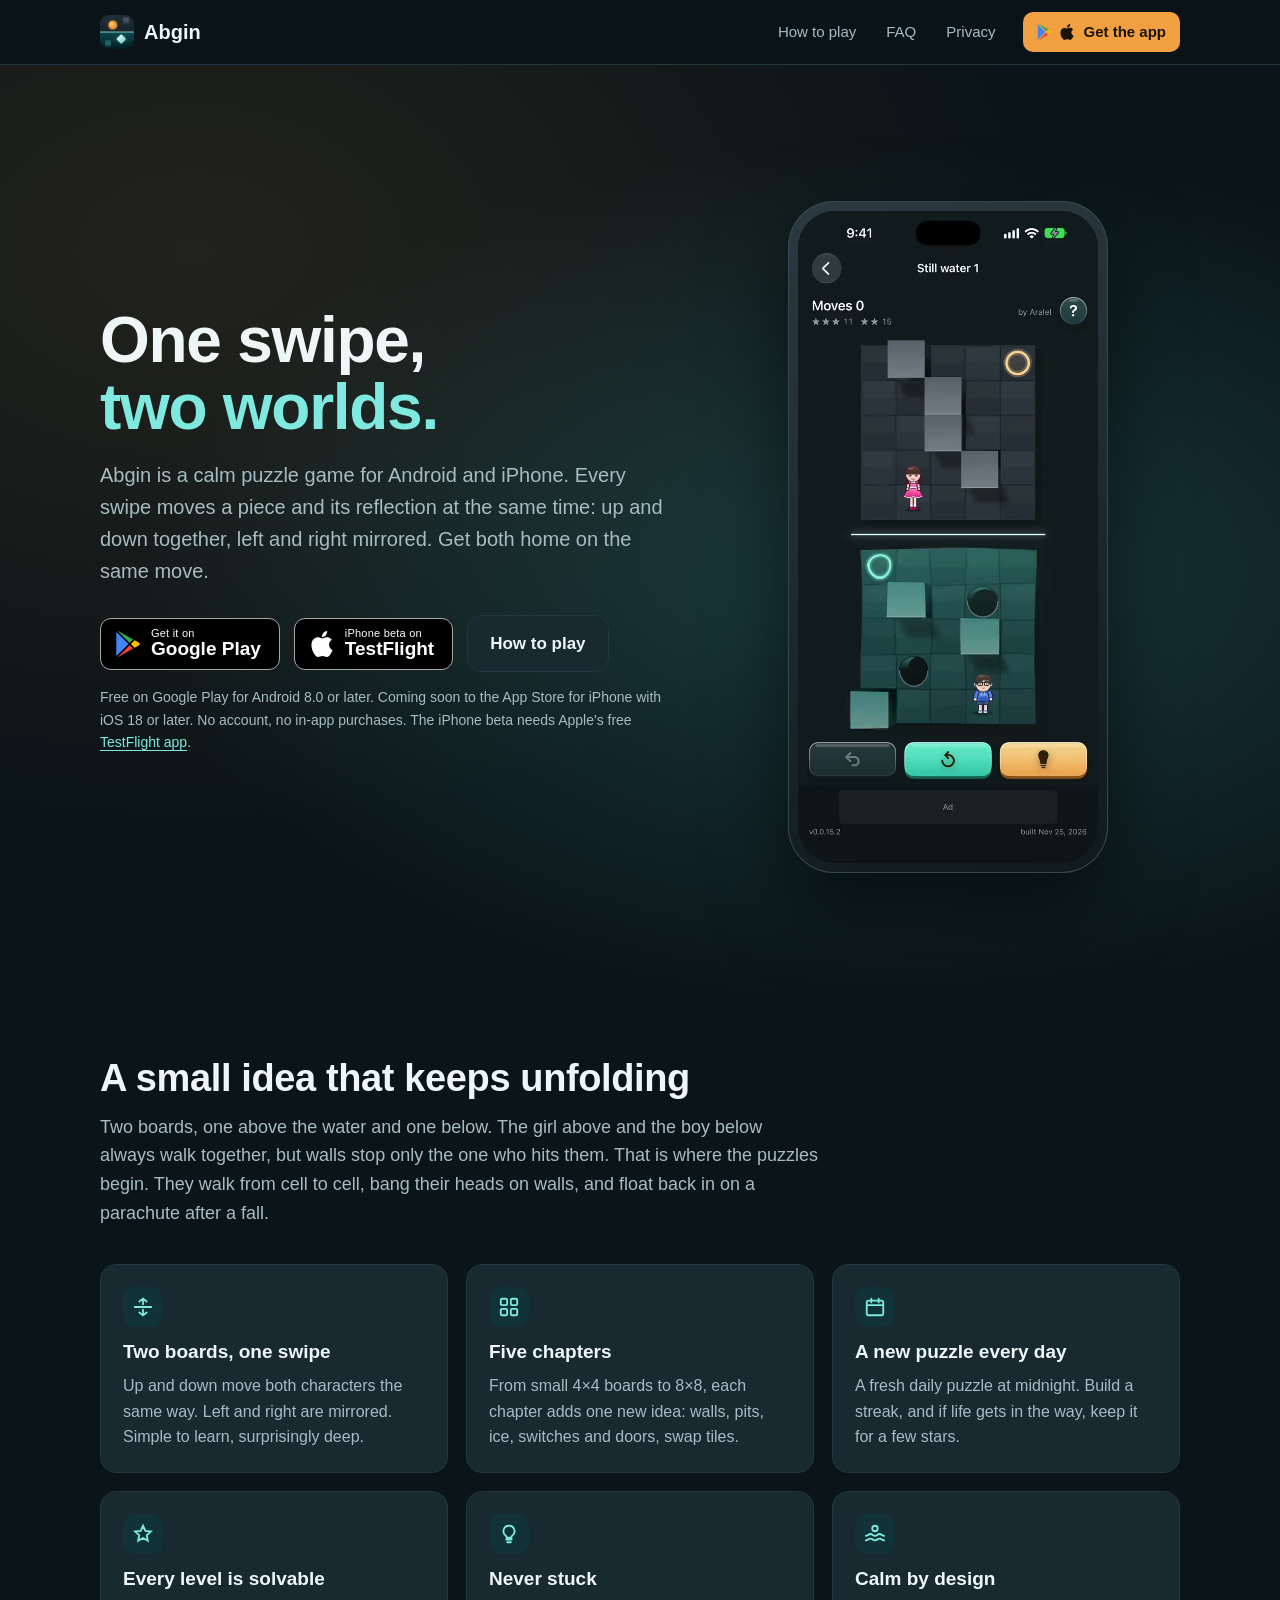
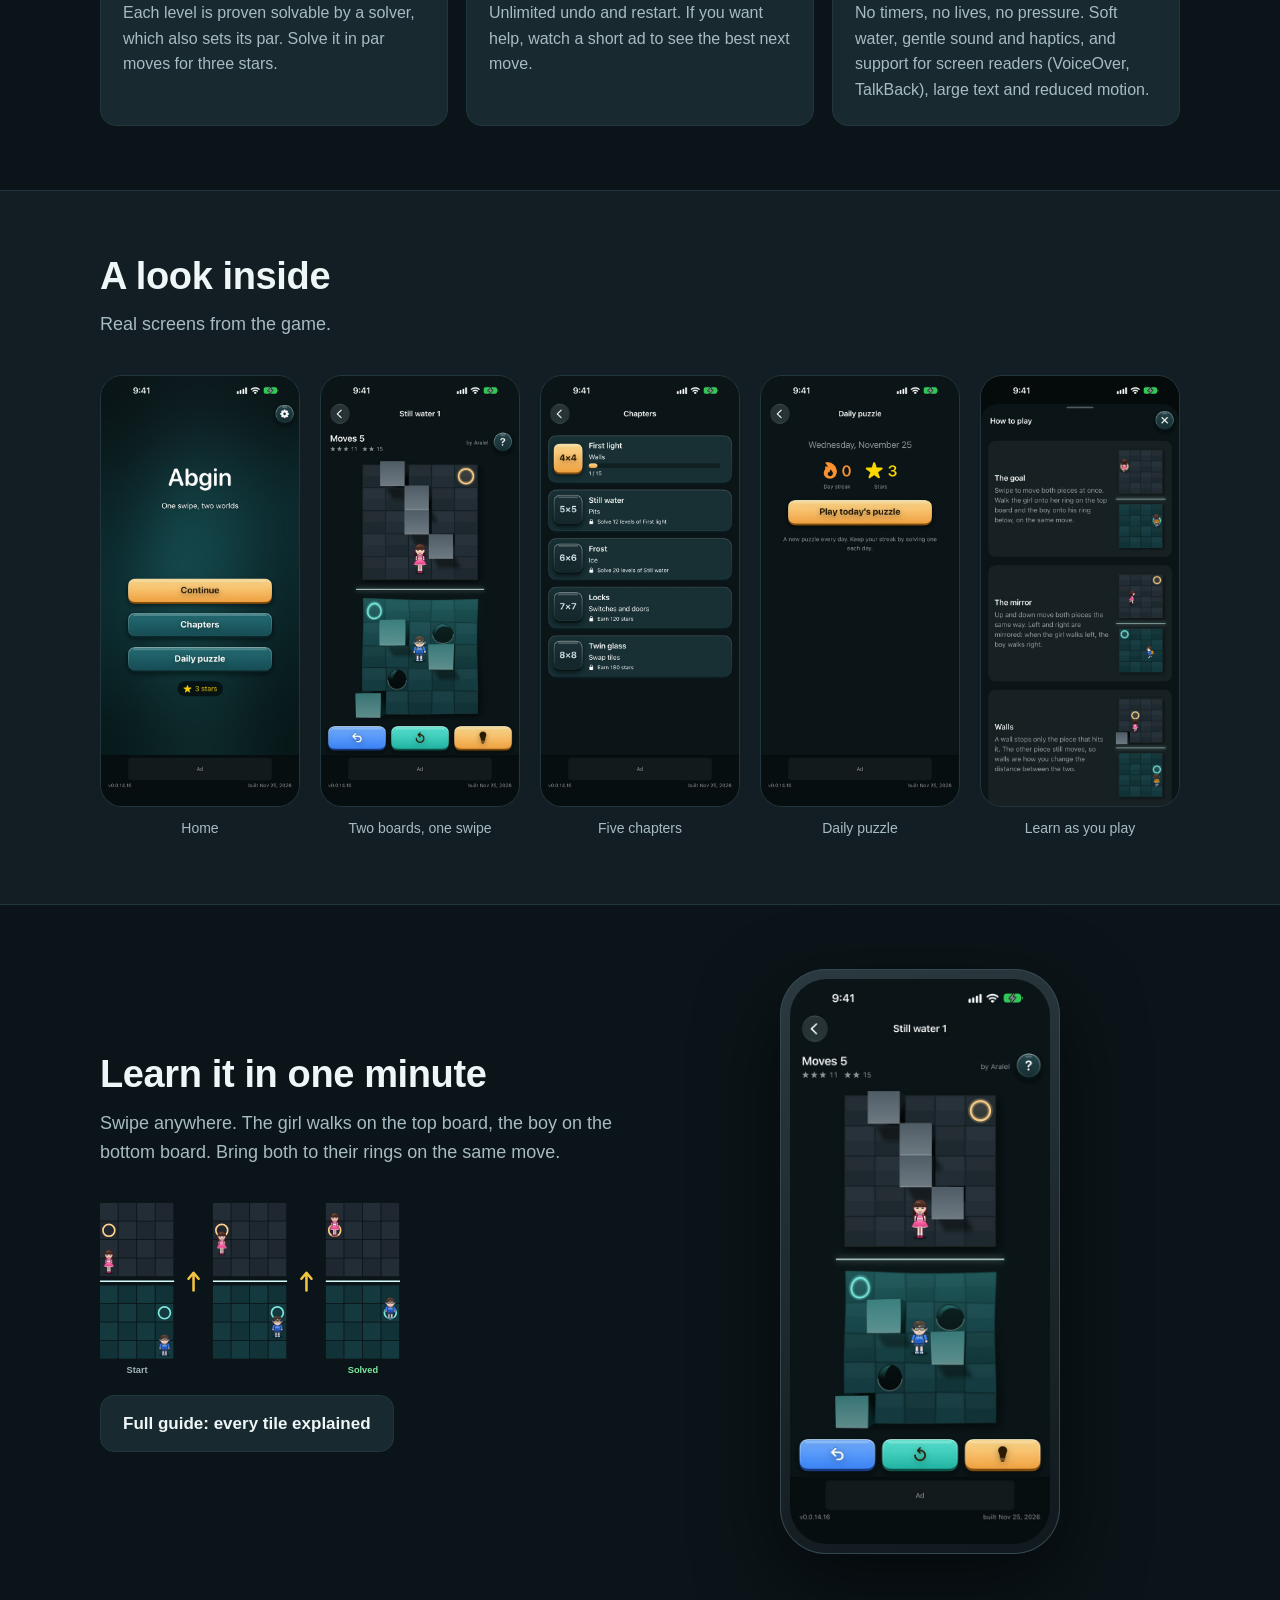
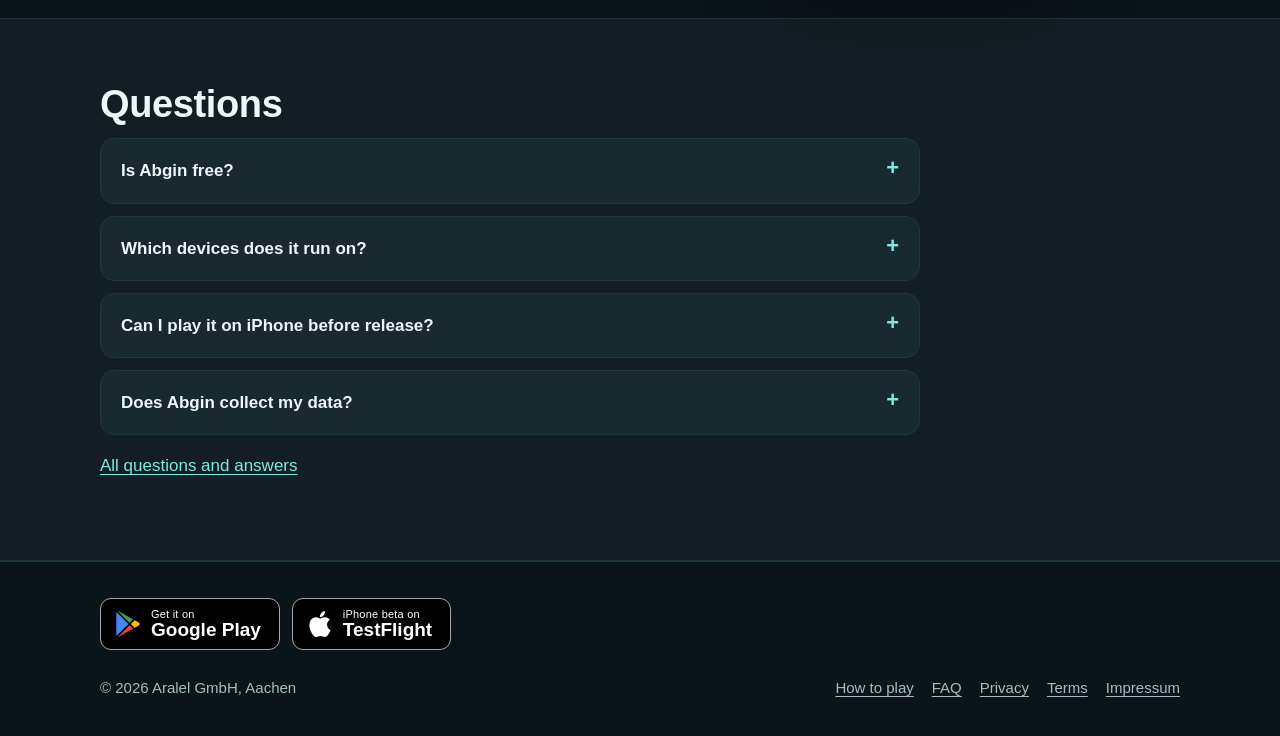
==== commit dd6c37e3: "Update assets and content for Abgin game" ====
--- a/index.html
+++ b/index.html
@@ -49,7 +49,7 @@
         </div>
         <div class="phone">
           <video data-motion autoplay muted loop playsinline preload="metadata" poster="assets/gameplay-poster.jpg"
-                 width="590" height="1282" aria-label="A complete level, Still water 1, solved in 11 swipes: each swipe moves the amber circle and the mirrored teal diamond together, the diamond steers around the pits, both reach their rings on the same move and the Solved card shows three stars.">
+                 width="590" height="1282" aria-label="A complete level, Still water 1, solved in 11 swipes: each swipe makes the girl on the stone board and the boy on the water board walk together, the boy steers around the pits, both reach their rings on the same move and the Solved card shows three stars.">
             <source src="assets/gameplay.mp4" type="video/mp4">
           </video>
         </div>
@@ -59,12 +59,12 @@
     <section aria-labelledby="features-title">
       <div class="wrap">
         <h2 class="section-title" id="features-title">A small idea that keeps unfolding</h2>
-        <p class="section-intro">Two boards, one above the water and one below. The pieces always move together, but walls stop only the piece that hits them. That is where the puzzles begin.</p>
+        <p class="section-intro">Two boards, one above the water and one below. The girl above and the boy below always walk together, but walls stop only the one who hits them. That is where the puzzles begin. They walk from cell to cell, bang their heads on walls, and float back in on a parachute after a fall.</p>
         <div class="features">
           <article class="feature">
             <div class="icon" aria-hidden="true"><svg viewBox="0 0 24 24" fill="none" stroke="currentColor" stroke-width="2" stroke-linecap="round"><path d="M3 12h18M12 3v6M12 15v6M8 6l4-3 4 3M8 18l4 3 4-3"/></svg></div>
             <h3>Two boards, one swipe</h3>
-            <p>Up and down move both pieces the same way. Left and right are mirrored. Simple to learn, surprisingly deep.</p>
+            <p>Up and down move both characters the same way. Left and right are mirrored. Simple to learn, surprisingly deep.</p>
           </article>
           <article class="feature">
             <div class="icon" aria-hidden="true"><svg viewBox="0 0 24 24" fill="none" stroke="currentColor" stroke-width="2" stroke-linecap="round"><rect x="3" y="3" width="7" height="7" rx="1.5"/><rect x="14" y="3" width="7" height="7" rx="1.5"/><rect x="3" y="14" width="7" height="7" rx="1.5"/><rect x="14" y="14" width="7" height="7" rx="1.5"/></svg></div>
@@ -100,8 +100,8 @@
         <h2 class="section-title" id="screens-title">A look inside</h2>
         <p class="section-intro">Real screens from the game.</p>
         <div class="gallery">
-          <figure><img src="assets/screen-home.jpg" width="590" height="1282" loading="lazy" alt="Home screen with Continue, Chapters and Daily puzzle buttons over a teal water background."><figcaption>Home</figcaption></figure>
-          <figure><img src="assets/screen-play.jpg" width="590" height="1282" loading="lazy" alt="A level in play: the stone board above, the teal board below the waterline, with walls and pits."><figcaption>Two boards, one swipe</figcaption></figure>
+          <figure><img src="assets/screen-home.jpg" width="590" height="1282" loading="lazy" alt="Home screen with raised gold and teal Continue, Chapters and Daily puzzle buttons over a teal water background."><figcaption>Home</figcaption></figure>
+          <figure><img src="assets/screen-play.jpg" width="590" height="1282" loading="lazy" alt="A level in play: the girl on the stone board above, the boy on the teal board below the waterline, with walls and pits, and the blue, teal and gold Undo, Restart and Hint buttons."><figcaption>Two boards, one swipe</figcaption></figure>
           <figure><img src="assets/screen-chapters.jpg" width="590" height="1282" loading="lazy" alt="The five chapters, from 4×4 First light to 8×8 Twin glass."><figcaption>Five chapters</figcaption></figure>
           <figure><img src="assets/screen-daily.jpg" width="590" height="1282" loading="lazy" alt="The daily puzzle screen with the day streak and star count."><figcaption>Daily puzzle</figcaption></figure>
           <figure><img src="assets/screen-help.jpg" width="590" height="1282" loading="lazy" alt="The in-game How to play sheet with animated examples."><figcaption>Learn as you play</figcaption></figure>
@@ -113,7 +113,7 @@
       <div class="wrap split">
         <div>
           <h2 class="section-title" id="learn-title">Learn it in one minute</h2>
-          <p class="section-intro">Swipe anywhere. The amber circle moves on the top board, the teal diamond on the bottom board. Bring both to their rings on the same move.</p>
+          <p class="section-intro">Swipe anywhere. The girl walks on the top board, the boy on the bottom board. Bring both to their rings on the same move.</p>
           <img src="assets/demo-goal.svg" alt="Start, then two swipes up: both pieces reach their rings and the level is solved." width="300">
           <p><a class="button button-secondary" href="how-to-play.html">Full guide: every tile explained</a></p>
         </div>
